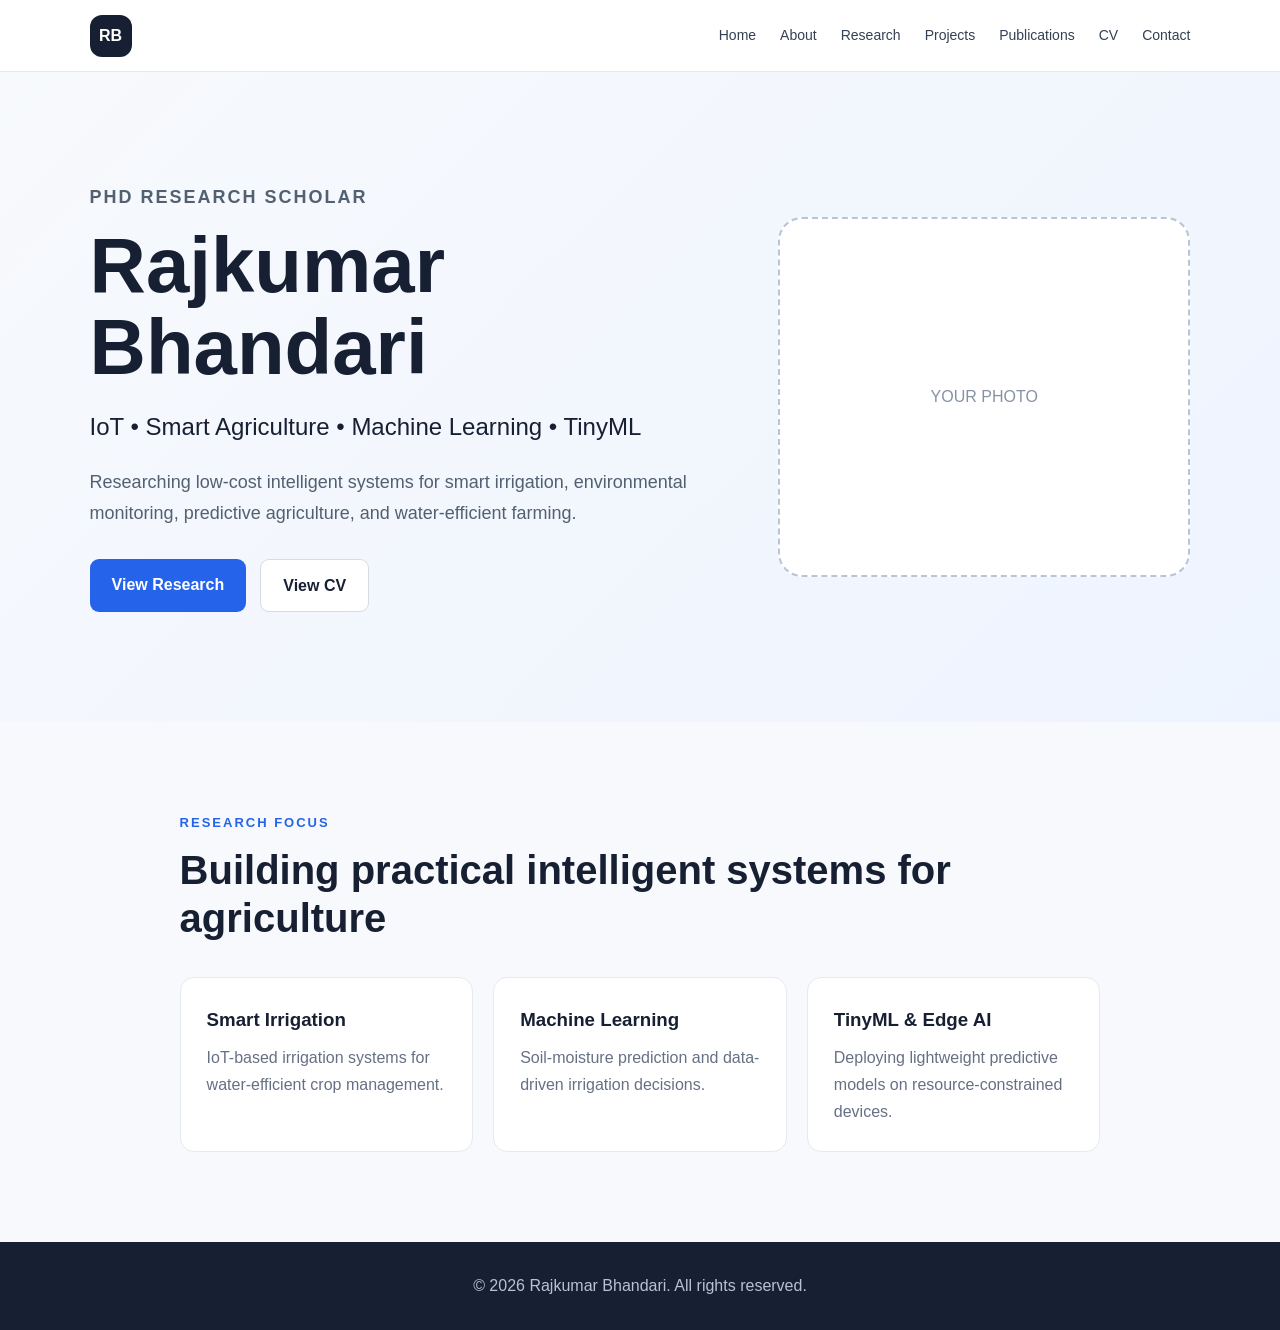
==== index.html @ 3c657e65 "Add files via upload" ====
<!DOCTYPE html>
<html lang="en">
<head>
  <meta charset="UTF-8">
  <meta name="viewport" content="width=device-width, initial-scale=1.0">
  <title>Rajkumar Bhandari | Researcher</title>
  <link rel="stylesheet" href="css/style.css">
</head>
<body>
  <header class="navbar">
    <a class="logo" href="index.html">RB</a>
    <nav>
      <a href="index.html">Home</a>
      <a href="about.html">About</a>
      <a href="research.html">Research</a>
      <a href="projects.html">Projects</a>
      <a href="publications.html">Publications</a>
      <a href="cv.html">CV</a>
      <a href="contact.html">Contact</a>
    </nav>
  </header>

  <main>
    <section class="hero">
      <div>
        <p class="eyebrow">PhD Research Scholar</p>
        <h1>Rajkumar Bhandari</h1>
        <h2>IoT • Smart Agriculture • Machine Learning • TinyML</h2>
        <p>
          Researching low-cost intelligent systems for smart irrigation,
          environmental monitoring, predictive agriculture, and water-efficient farming.
        </p>
        <div class="buttons">
          <a class="button" href="research.html">View Research</a>
          <a class="button secondary" href="cv.html">View CV</a>
        </div>
      </div>
      <div class="profile-placeholder">
        <span>YOUR PHOTO</span>
      </div>
    </section>

    <section class="section">
      <p class="eyebrow">Research Focus</p>
      <h2>Building practical intelligent systems for agriculture</h2>
      <div class="cards">
        <article><h3>Smart Irrigation</h3><p>IoT-based irrigation systems for water-efficient crop management.</p></article>
        <article><h3>Machine Learning</h3><p>Soil-moisture prediction and data-driven irrigation decisions.</p></article>
        <article><h3>TinyML & Edge AI</h3><p>Deploying lightweight predictive models on resource-constrained devices.</p></article>
      </div>
    </section>
  </main>

  <footer>
    <p>© 2026 Rajkumar Bhandari. All rights reserved.</p>
  </footer>
  <script src="js/script.js"></script>
</body>
</html>
---- css/style.css ----
*{box-sizing:border-box;margin:0;padding:0}body{font-family:Arial,Helvetica,sans-serif;color:#172033;background:#f7f9fc;line-height:1.7}.navbar{height:72px;background:#fff;border-bottom:1px solid #e5e9f0;display:flex;align-items:center;justify-content:space-between;padding:0 7%;position:sticky;top:0;z-index:10}.logo{width:42px;height:42px;border-radius:12px;background:#172033;color:#fff;display:grid;place-items:center;text-decoration:none;font-weight:700}.navbar nav{display:flex;gap:24px;flex-wrap:wrap}.navbar nav a{color:#344054;text-decoration:none;font-size:14px}.navbar nav a:hover{color:#2563eb}.hero{min-height:650px;padding:90px 7%;display:grid;grid-template-columns:1.5fr 1fr;align-items:center;gap:70px;background:linear-gradient(135deg,#f7f9fc,#eef4ff)}.eyebrow{color:#2563eb;font-weight:700;text-transform:uppercase;letter-spacing:2px;font-size:13px;margin-bottom:12px}.hero h1{font-size:clamp(44px,7vw,78px);line-height:1.05;margin-bottom:18px}.hero h2{font-size:24px;font-weight:500;margin-bottom:20px}.hero p{max-width:700px;color:#526071;font-size:18px}.buttons{display:flex;gap:14px;margin-top:30px}.button{display:inline-block;background:#2563eb;color:#fff;text-decoration:none;padding:12px 22px;border-radius:9px;font-weight:700}.button.secondary{background:#fff;color:#172033;border:1px solid #d6dce5}.profile-placeholder{height:360px;border:2px dashed #b9c4d4;border-radius:24px;display:grid;place-items:center;color:#8793a5;background:#fff}.section,.page{max-width:1100px;margin:auto;padding:90px 7%}.section h2,.page h1{font-size:40px;line-height:1.2;margin-bottom:35px}.cards{display:grid;grid-template-columns:repeat(3,1fr);gap:20px}.cards article,.project,.publication,.timeline div{background:#fff;border:1px solid #e5e9f0;border-radius:14px;padding:26px}.cards h3{margin-bottom:8px}.cards p,.project p,.publication p,.page li{color:#667085}.project-grid{display:grid;grid-template-columns:repeat(3,1fr);gap:24px}.image-placeholder{height:180px;background:#eef2f7;border-radius:10px;display:grid;place-items:center;color:#8a95a5;margin-bottom:20px}.project h2{font-size:22px;margin-bottom:10px}.tags{font-size:13px;font-weight:700}.publication{margin-bottom:18px}.publication span{color:#2563eb;font-weight:700}.publication h2{font-size:21px;margin:5px 0}.publication a,.page a{color:#2563eb}.timeline{display:grid;gap:14px;margin-bottom:45px}.page h2{margin:45px 0 15px}.page ul,.page ol{padding-left:25px}footer{text-align:center;padding:30px;background:#172033;color:#b9c2d0}@media(max-width:800px){.navbar{height:auto;padding:15px 5%;align-items:flex-start}.navbar nav{gap:10px 15px;justify-content:flex-end}.hero{grid-template-columns:1fr;padding:65px 7%}.profile-placeholder{height:280px}.cards,.project-grid{grid-template-columns:1fr}.section,.page{padding:65px 7%}.hero h2{font-size:20px}}
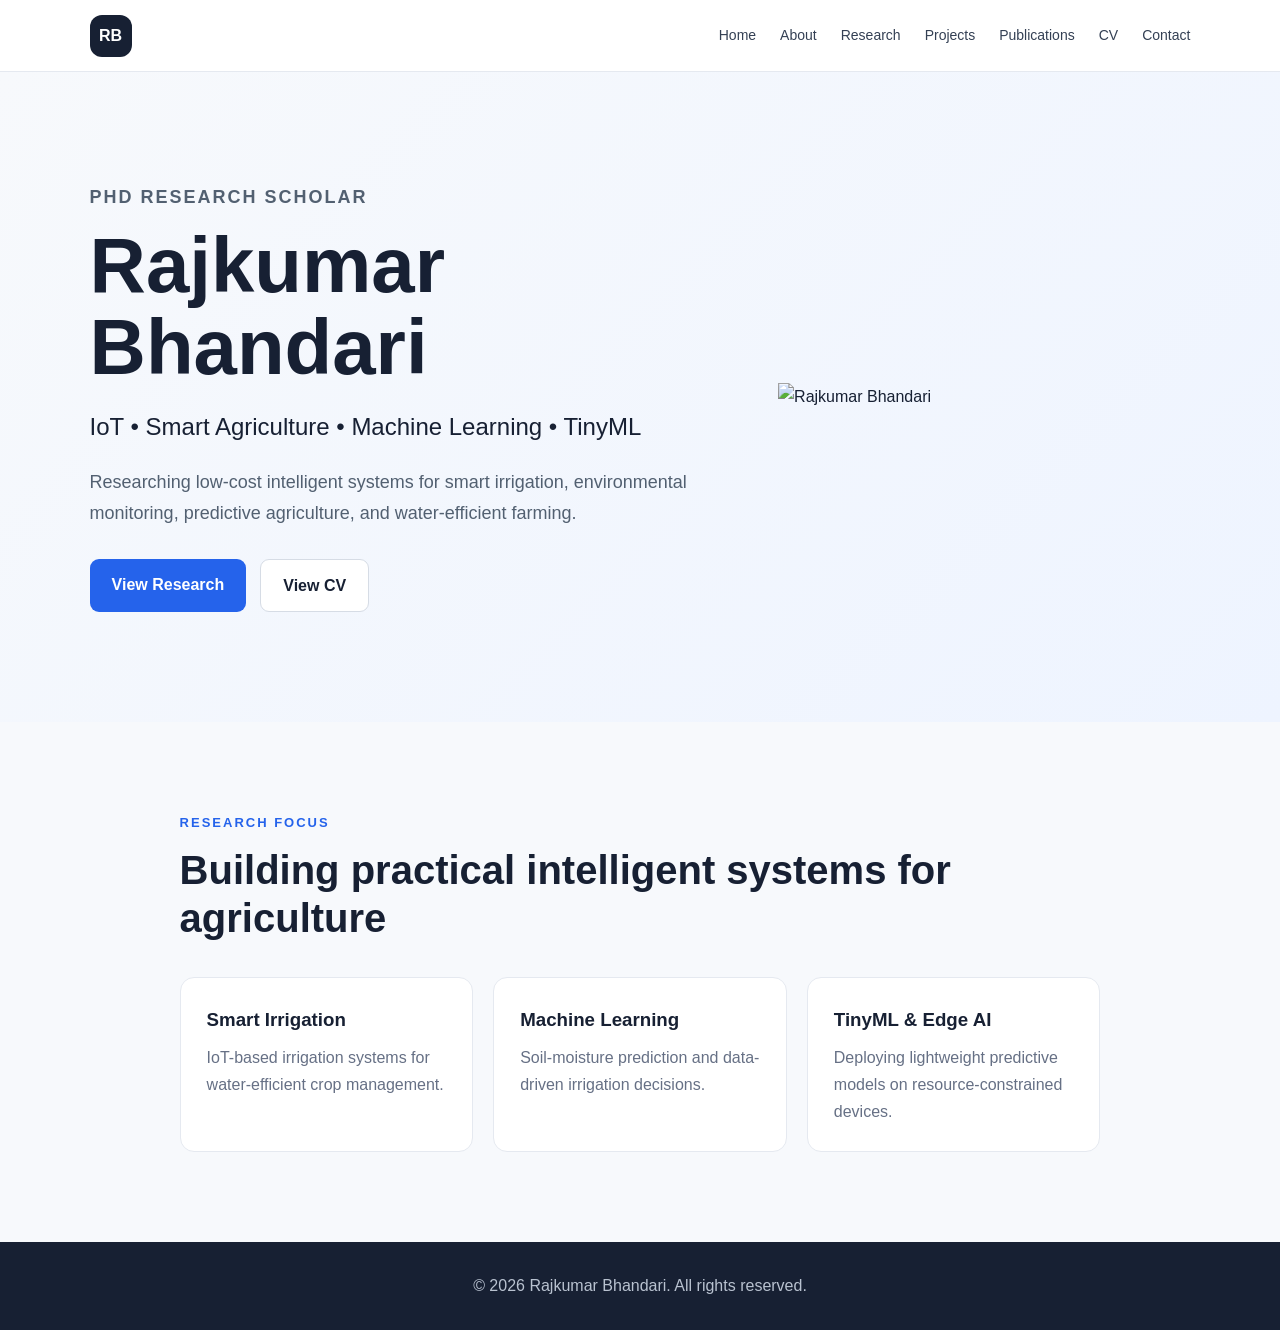
==== commit 4956f3c7: "Fix typo in profile photo section" ====
--- a/index.html
+++ b/index.html
@@ -35,8 +35,8 @@
           <a class="button secondary" href="cv.html">View CV</a>
         </div>
       </div>
-      <div class="profile-placeholder">
-        <span>YOUR PHOTO</span>
+      <div class="profile-photp">
+        <img src="images/phots.jpg" alt="Rajkumar Bhandari">
       </div>
     </section>
 
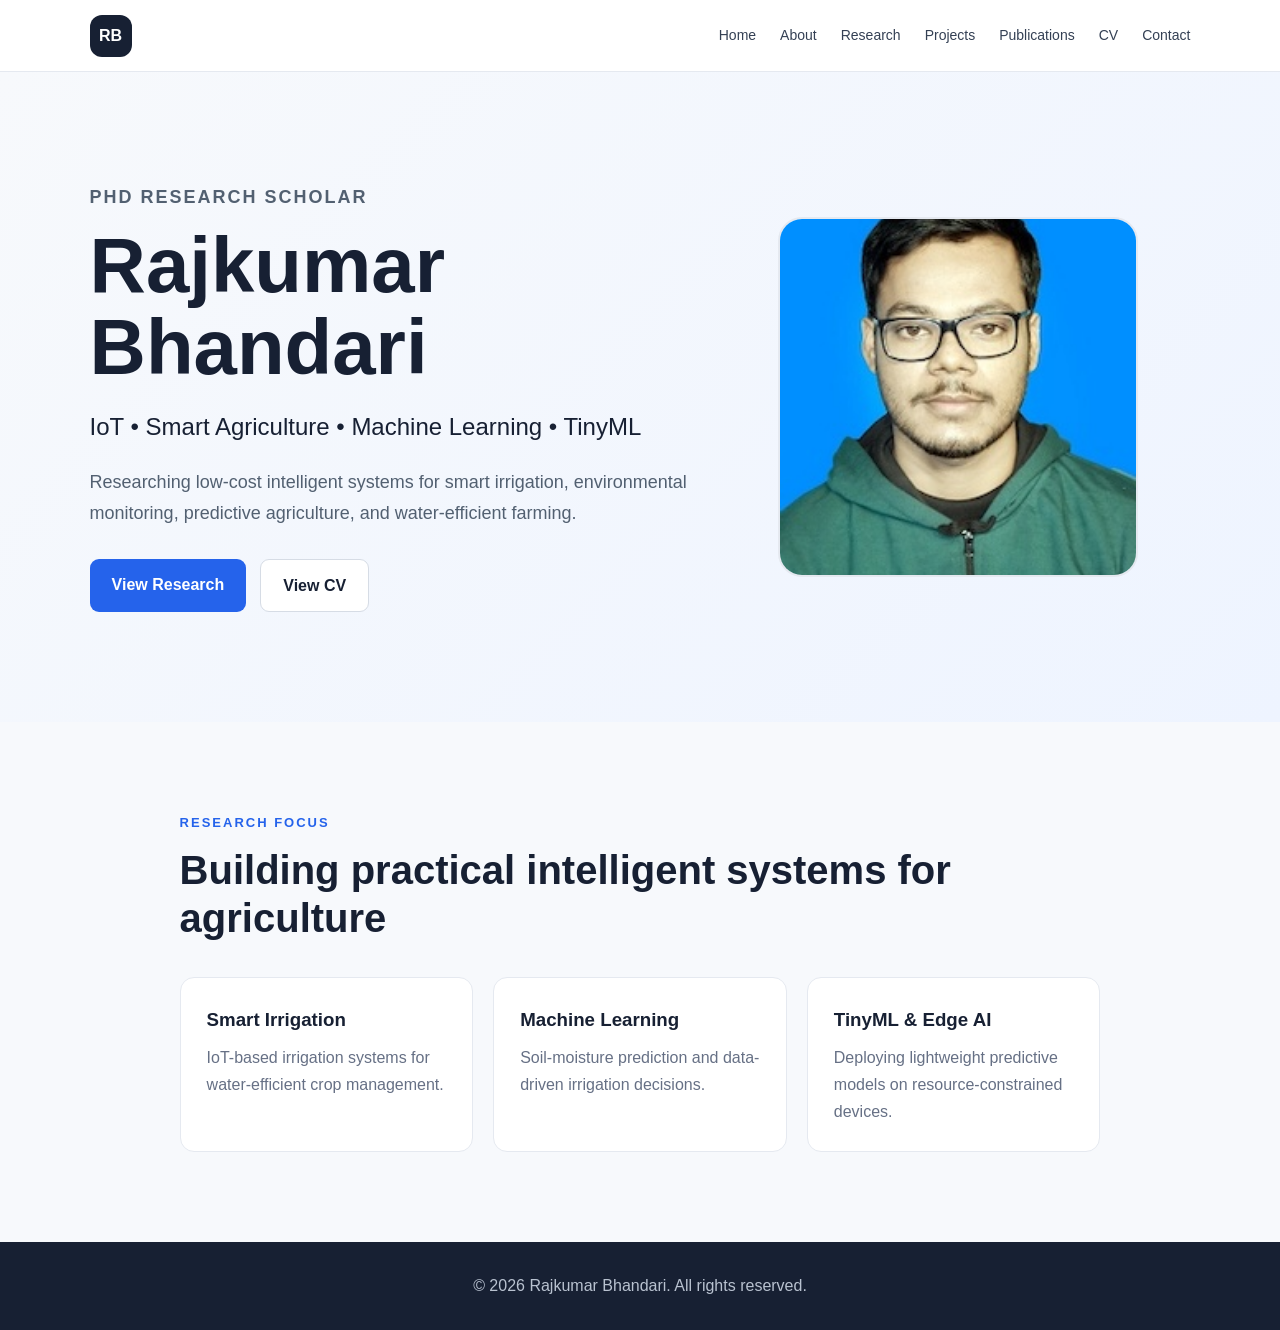
==== commit 0b65ca80: "Update index.html" ====
--- a/index.html
+++ b/index.html
@@ -35,8 +35,8 @@
           <a class="button secondary" href="cv.html">View CV</a>
         </div>
       </div>
-      <div class="profile-photp">
-        <img src="images/phots.jpg" alt="Rajkumar Bhandari">
+      <div class="profile-photo">
+        <img src="images/phots.JPG" alt="Rajkumar Bhandari">
       </div>
     </section>
 
--- a/css/style.css
+++ b/css/style.css
@@ -1 +1,16 @@
-*{box-sizing:border-box;margin:0;padding:0}body{font-family:Arial,Helvetica,sans-serif;color:#172033;background:#f7f9fc;line-height:1.7}.navbar{height:72px;background:#fff;border-bottom:1px solid #e5e9f0;display:flex;align-items:center;justify-content:space-between;padding:0 7%;position:sticky;top:0;z-index:10}.logo{width:42px;height:42px;border-radius:12px;background:#172033;color:#fff;display:grid;place-items:center;text-decoration:none;font-weight:700}.navbar nav{display:flex;gap:24px;flex-wrap:wrap}.navbar nav a{color:#344054;text-decoration:none;font-size:14px}.navbar nav a:hover{color:#2563eb}.hero{min-height:650px;padding:90px 7%;display:grid;grid-template-columns:1.5fr 1fr;align-items:center;gap:70px;background:linear-gradient(135deg,#f7f9fc,#eef4ff)}.eyebrow{color:#2563eb;font-weight:700;text-transform:uppercase;letter-spacing:2px;font-size:13px;margin-bottom:12px}.hero h1{font-size:clamp(44px,7vw,78px);line-height:1.05;margin-bottom:18px}.hero h2{font-size:24px;font-weight:500;margin-bottom:20px}.hero p{max-width:700px;color:#526071;font-size:18px}.buttons{display:flex;gap:14px;margin-top:30px}.button{display:inline-block;background:#2563eb;color:#fff;text-decoration:none;padding:12px 22px;border-radius:9px;font-weight:700}.button.secondary{background:#fff;color:#172033;border:1px solid #d6dce5}.profile-placeholder{height:360px;border:2px dashed #b9c4d4;border-radius:24px;display:grid;place-items:center;color:#8793a5;background:#fff}.section,.page{max-width:1100px;margin:auto;padding:90px 7%}.section h2,.page h1{font-size:40px;line-height:1.2;margin-bottom:35px}.cards{display:grid;grid-template-columns:repeat(3,1fr);gap:20px}.cards article,.project,.publication,.timeline div{background:#fff;border:1px solid #e5e9f0;border-radius:14px;padding:26px}.cards h3{margin-bottom:8px}.cards p,.project p,.publication p,.page li{color:#667085}.project-grid{display:grid;grid-template-columns:repeat(3,1fr);gap:24px}.image-placeholder{height:180px;background:#eef2f7;border-radius:10px;display:grid;place-items:center;color:#8a95a5;margin-bottom:20px}.project h2{font-size:22px;margin-bottom:10px}.tags{font-size:13px;font-weight:700}.publication{margin-bottom:18px}.publication span{color:#2563eb;font-weight:700}.publication h2{font-size:21px;margin:5px 0}.publication a,.page a{color:#2563eb}.timeline{display:grid;gap:14px;margin-bottom:45px}.page h2{margin:45px 0 15px}.page ul,.page ol{padding-left:25px}footer{text-align:center;padding:30px;background:#172033;color:#b9c2d0}@media(max-width:800px){.navbar{height:auto;padding:15px 5%;align-items:flex-start}.navbar nav{gap:10px 15px;justify-content:flex-end}.hero{grid-template-columns:1fr;padding:65px 7%}.profile-placeholder{height:280px}.cards,.project-grid{grid-template-columns:1fr}.section,.page{padding:65px 7%}.hero h2{font-size:20px}}+*{box-sizing:border-box;margin:0;padding:0}body{font-family:Arial,Helvetica,sans-serif;color:#172033;background:#f7f9fc;line-height:1.7}.navbar{height:72px;background:#fff;border-bottom:1px solid #e5e9f0;display:flex;align-items:center;justify-content:space-between;padding:0 7%;position:sticky;top:0;z-index:10}.logo{width:42px;height:42px;border-radius:12px;background:#172033;color:#fff;display:grid;place-items:center;text-decoration:none;font-weight:700}.navbar nav{display:flex;gap:24px;flex-wrap:wrap}.navbar nav a{color:#344054;text-decoration:none;font-size:14px}.navbar nav a:hover{color:#2563eb}.hero{min-height:650px;padding:90px 7%;display:grid;grid-template-columns:1.5fr 1fr;align-items:center;gap:70px;background:linear-gradient(135deg,#f7f9fc,#eef4ff)}.eyebrow{color:#2563eb;font-weight:700;text-transform:uppercase;letter-spacing:2px;font-size:13px;margin-bottom:12px}.hero h1{font-size:clamp(44px,7vw,78px);line-height:1.05;margin-bottom:18px}.hero h2{font-size:24px;font-weight:500;margin-bottom:20px}.hero p{max-width:700px;color:#526071;font-size:18px}.buttons{display:flex;gap:14px;margin-top:30px}.button{display:inline-block;background:#2563eb;color:#fff;text-decoration:none;padding:12px 22px;border-radius:9px;font-weight:700}.button.secondary{background:#fff;color:#172033;border:1px solid #d6dce5}.profile-placeholder{height:360px;border:2px dashed #b9c4d4;border-radius:24px;display:grid;place-items:center;color:#8793a5;background:#fff}.section,.page{max-width:1100px;margin:auto;padding:90px 7%}.section h2,.page h1{font-size:40px;line-height:1.2;margin-bottom:35px}.cards{display:grid;grid-template-columns:repeat(3,1fr);gap:20px}.cards article,.project,.publication,.timeline div{background:#fff;border:1px solid #e5e9f0;border-radius:14px;padding:26px}.cards h3{margin-bottom:8px}.cards p,.project p,.publication p,.page li{color:#667085}.project-grid{display:grid;grid-template-columns:repeat(3,1fr);gap:24px}.image-placeholder{height:180px;background:#eef2f7;border-radius:10px;display:grid;place-items:center;color:#8a95a5;margin-bottom:20px}.project h2{font-size:22px;margin-bottom:10px}.tags{font-size:13px;font-weight:700}.publication{margin-bottom:18px}.publication span{color:#2563eb;font-weight:700}.publication h2{font-size:21px;margin:5px 0}.publication a,.page a{color:#2563eb}.timeline{display:grid;gap:14px;margin-bottom:45px}.page h2{margin:45px 0 15px}.page ul,.page ol{padding-left:25px}footer{text-align:center;padding:30px;background:#172033;color:#b9c2d0}@media(max-width:800px){.navbar{height:auto;padding:15px 5%;align-items:flex-start}.navbar nav{gap:10px 15px;justify-content:flex-end}.hero{grid-template-columns:1fr;padding:65px 7%}.profile-placeholder{height:280px}.cards,.project-grid{grid-template-columns:1fr}.section,.page{padding:65px 7%}.hero h2{font-size:20px}}
+.profile-photo {
+  width: 360px;
+  height: 360px;
+  border-radius: 24px;
+  overflow: hidden;
+  background: #fff;
+  border: 2px solid #e5e9f0;
+}
+
+.profile-photo img {
+  width: 100%;
+  height: 100%;
+  object-fit: cover;
+  display: block;
+}
